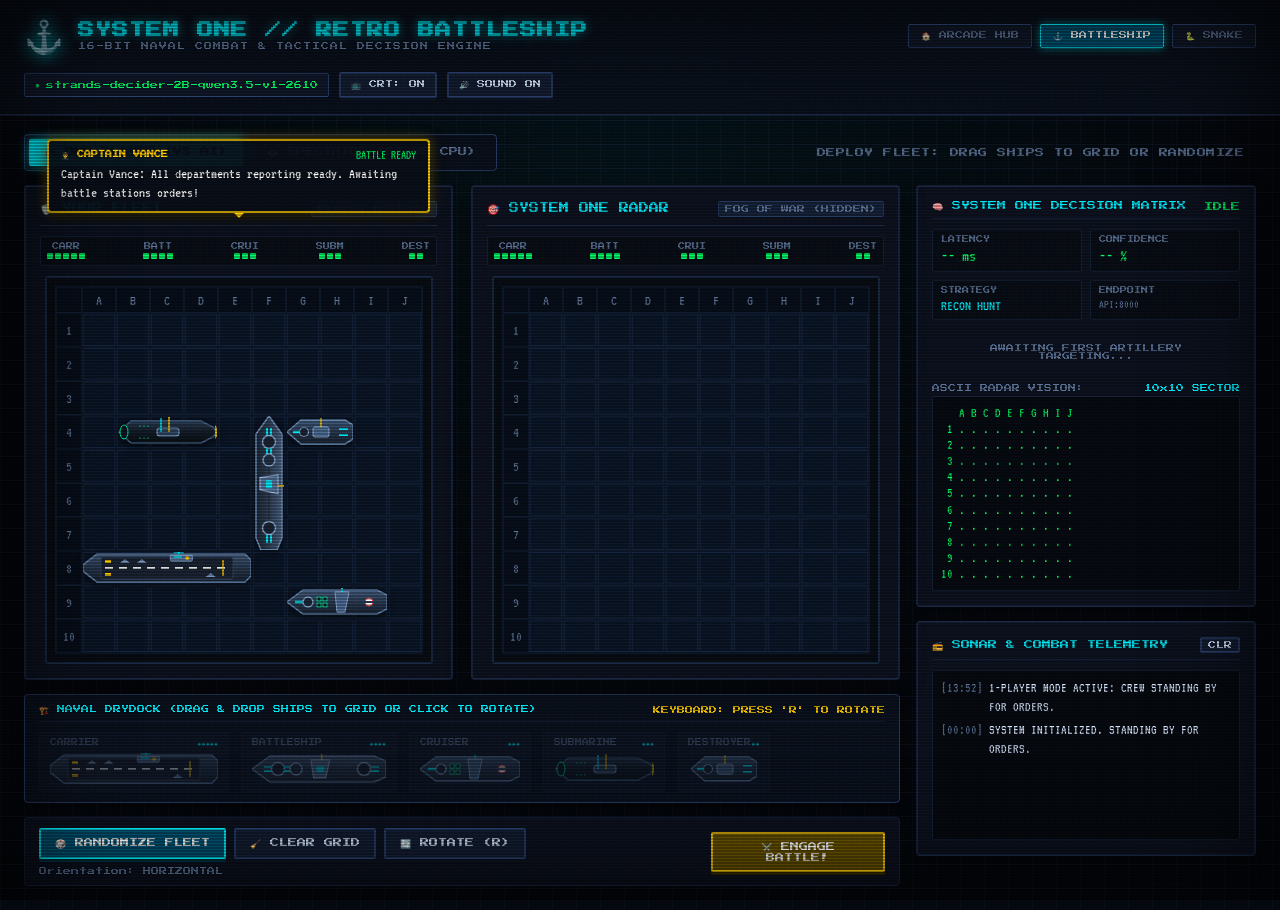
==== games/battleship/index.html @ 2f79ad62 "Unify retro arcade suite (Battleship & Snake) with shared DRY modules and refined clean visuals" ====
<!DOCTYPE html>
<html lang="en">
<head>
  <meta charset="UTF-8">
  <meta name="viewport" content="width=device-width, initial-scale=1.0">
  <title>System One - 16-Bit Retro Battleship</title>
  <link rel="stylesheet" href="/shared/retro.css">
  <link rel="stylesheet" href="style.css">
</head>
<body class="crt-active">

  <!-- FULLSCREEN FX CANVAS OVERLAY (MISSILES, SMOKE TRAILS, EXPLOSIONS) -->
  <canvas id="fxCanvas" class="fx-overlay-canvas"></canvas>

  <!-- HEADER WITH HUB NAVIGATION -->
  <header class="arcade-header">
    <div class="logo-group">
      <div class="logo-icon">⚓</div>
      <div>
        <h1 class="arcade-title">SYSTEM ONE // RETRO BATTLESHIP</h1>
        <div class="arcade-subtitle">16-BIT NAVAL COMBAT & TACTICAL DECISION ENGINE</div>
      </div>
    </div>

    <!-- ARCADE NAVIGATION LINKS -->
    <nav class="arcade-nav">
      <a href="/" class="arcade-nav-link">🏠 ARCADE HUB</a>
      <a href="/battleship" class="arcade-nav-link active">⚓ BATTLESHIP</a>
      <a href="/snake" class="arcade-nav-link">🐍 SNAKE</a>
    </nav>

    <div class="header-badges">
      <span class="badge" id="valModelName">strands-decider-2B-qwen3.5-v1-2610</span>
      <button class="retro-btn btn-sub" id="btnCrtToggle">📺 CRT: ON</button>
      <button class="retro-btn btn-sub" id="btnSoundToggle">🔊 SOUND ON</button>
    </div>
  </header>

  <!-- MODE SELECTOR & STATUS BANNER -->
  <div class="mode-selector-bar">
    <div class="mode-pills">
      <button class="mode-pill active" id="btnMode1P">🎮 ONE PLAYER (VS AI)</button>
      <button class="mode-pill" id="btnModeSpectator">👁️ SPECTATOR (AI VS CPU)</button>
    </div>
    <div class="status-banner" id="statusBanner">DEPLOY FLEET: POSITION YOUR WARSHIPS</div>
  </div>

  <!-- MAIN ARCADE ARENA -->
  <main class="main-arcade">

    <!-- LEFT COLUMN: DUAL BATTLEFIELDS & CONTROLS -->
    <div class="battlefield-wrapper">
      
      <div class="boards-container">
        
        <!-- BOARD 1 (LEFT) -->
        <div class="board-card" id="boardCardLeft">
          
          <!-- SPEECH BUBBLE OVER LEFT BOARD -->
          <div class="speech-bubble-anchor">
            <div class="speech-bubble-box" id="speechBubbleLEFT"></div>
          </div>

          <div class="board-header">
            <span class="board-title" id="titleBoardLeft">
              🛡️ YOUR FLEET
            </span>
            <span class="board-tag" id="tagBoardLeft">PLAYER DEFENSE</span>
          </div>

          <!-- FLEET RACK 1 -->
          <div class="fleet-rack" id="fleetRackLeft"></div>

          <!-- GRID 1 -->
          <div class="grid-frame" id="frameLeft">
            <div class="naval-grid" id="gridLeft"></div>
            <!-- Ship SVG Layer Overlay -->
            <div class="ships-overlay-layer" id="shipsOverlayLeft"></div>
          </div>
        </div>

        <!-- BOARD 2 (RIGHT) -->
        <div class="board-card" id="boardCardRight">

          <!-- SPEECH BUBBLE OVER RIGHT BOARD (SYSTEM ONE / CPU) -->
          <div class="speech-bubble-anchor">
            <div class="speech-bubble-box" id="speechBubbleRIGHT"></div>
          </div>

          <div class="board-header">
            <span class="board-title" id="titleBoardRight">
              🎯 SYSTEM ONE RADAR
            </span>
            <span class="board-tag" id="tagBoardRight">FOG OF WAR</span>
          </div>

          <!-- FLEET RACK 2 -->
          <div class="fleet-rack" id="fleetRackRight"></div>

          <!-- GRID 2 -->
          <div class="grid-frame" id="frameRight">
            <div class="naval-grid clickable" id="gridRight"></div>
            <!-- Ship SVG Layer Overlay (Visible in Spectator Mode & at Game Over) -->
            <div class="ships-overlay-layer" id="shipsOverlayRight"></div>
          </div>
        </div>

      </div>

      <!-- 1-PLAYER DRAG-AND-DROP SHIPYARD DOCK (DEPLOYMENT PHASE) -->
      <div class="shipyard-dock-container" id="shipyardDockContainer">
        <div class="dock-header">
          <span>🏗️ NAVAL DRYDOCK (DRAG & DROP SHIPS TO GRID OR CLICK TO ROTATE)</span>
          <span style="color: var(--accent-gold); font-size: 8px;">KEYBOARD: PRESS 'R' TO ROTATE</span>
        </div>
        <div class="dock-ships-row" id="dockShipsRow"></div>
      </div>

      <!-- 1-PLAYER DEPLOYMENT ACTION BAR -->
      <div class="placement-bar" id="deploymentBar">
        <div style="display: flex; gap: 8px; align-items: center; flex-wrap: wrap;">
          <button class="retro-btn btn-primary" id="btnAutoDeploy">🎲 RANDOMIZE FLEET</button>
          <button class="retro-btn" id="btnClearFleet">🧹 CLEAR GRID</button>
          <button class="retro-btn" id="btnRotateShip">🔄 ROTATE (R)</button>
          <span style="font-size: 8px; color: var(--text-dim);" id="placementHint">Orientation: HORIZONTAL</span>
        </div>
        <button class="retro-btn btn-gold" id="btnStartBattle">⚔️ ENGAGE BATTLE!</button>
      </div>

      <!-- SPECTATOR / MATCH CONTROLS BAR -->
      <div class="action-controls-bar" id="actionControlsBar" style="display: none;">
        <div style="display: flex; gap: 8px; align-items: center; flex-wrap: wrap;">
          <button class="retro-btn btn-primary" id="btnSpectatorPlay">▶ START DUEL</button>
          <button class="retro-btn" id="btnSpectatorStep">⏩ STEP TURN</button>
          <button class="retro-btn" id="btnSpectatorPause">⏸ PAUSE</button>
          <button class="retro-btn" id="btnResetMatch">🔄 RESET MATCH</button>
        </div>

        <div class="speed-group">
          <label for="selectSpeed">SIM SPEED:</label>
          <select class="retro-select" id="selectSpeed">
            <option value="turbo">Turbo (250ms)</option>
            <option value="fast" selected>Fast (800ms)</option>
            <option value="normal">Normal (1.6s)</option>
            <option value="slow">Slow (3.0s)</option>
          </select>
        </div>
      </div>

    </div>

    <!-- RIGHT COLUMN: SYSTEM ONE TELEMETRY & COMBAT LOG -->
    <div class="telemetry-column">

      <!-- TELEMETRY CARD -->
      <div class="telemetry-card">
        <div class="card-title">
          <span>🧠 SYSTEM ONE DECISION MATRIX</span>
          <span style="color: var(--accent-green);" id="lblAiStatus">IDLE</span>
        </div>

        <div class="telemetry-meta">
          <div class="meta-box">
            <span class="meta-label">LATENCY</span>
            <div class="meta-value" id="valLatency">-- ms</div>
          </div>
          <div class="meta-box">
            <span class="meta-label">CONFIDENCE</span>
            <div class="meta-value" id="valConfidence">-- %</div>
          </div>
          <div class="meta-box">
            <span class="meta-label">STRATEGY</span>
            <div class="meta-value" id="valStrategy" style="color: var(--accent-cyan); font-size: 15px;">RECON HUNT</div>
          </div>
          <div class="meta-box">
            <span class="meta-label">ENDPOINT</span>
            <div class="meta-value" id="valEndpoint" style="font-size: 12px; color: var(--text-dim); overflow: hidden; text-overflow: ellipsis; white-space: nowrap;">API:8000</div>
          </div>
        </div>

        <!-- LIVE PROBABILITY METERS -->
        <div class="meters-list" id="probabilityMeters">
          <div style="font-size: 8px; color: var(--text-dim); text-align: center; padding: 12px;">
            AWAITING FIRST ARTILLERY TARGETING...
          </div>
        </div>

        <!-- ASCII RADAR TERMINAL -->
        <div style="font-size: 8px; color: var(--text-dim); margin-bottom: 4px; display: flex; justify-content: space-between;">
          <span>ASCII RADAR VISION:</span>
          <span style="color: var(--accent-cyan);">10x10 SECTOR</span>
        </div>
        <div class="radar-terminal" id="asciiRadarTerminal">   A B C D E F G H I J
 1 . . . . . . . . . .
 2 . . . . . . . . . .
 3 . . . . . . . . . .
 4 . . . . . . . . . .
 5 . . . . . . . . . .
 6 . . . . . . . . . .
 7 . . . . . . . . . .
 8 . . . . . . . . . .
 9 . . . . . . . . . .
10 . . . . . . . . . .</div>
      </div>

      <!-- COMBAT LOG CARD -->
      <div class="telemetry-card">
        <div class="card-title">
          <span>📻 SONAR & COMBAT TELEMETRY</span>
          <button class="retro-btn btn-sub" id="btnClearLog" style="padding: 2px 6px;">CLR</button>
        </div>
        <div class="combat-log" id="combatLog">
          <div class="log-entry">
            <span class="log-time">[00:00]</span>
            <span>SYSTEM INITIALIZED. STANDING BY FOR ORDERS.</span>
          </div>
        </div>
      </div>

    </div>

  </main>

  <!-- SHARED CORE -->
  <script src="/shared/audio-core.js"></script>
  <script src="/shared/systemone.js"></script>
  <script src="/shared/nav.js"></script>

  <!-- BATTLESHIP MODULES -->
  <script src="audio.js"></script>
  <script src="ships.js"></script>
  <script src="fx.js"></script>
  <script src="ai.js"></script>
  <script src="game.js"></script>
</body>
</html>
---- shared/retro.css ----
/* 16-BIT RETRO ARCADE SUITE - SHARED DESIGN SYSTEM */
@import url('https://fonts.googleapis.com/css2?family=Press+Start+2P&family=VT323&display=swap');

:root {
  --bg-dark: #05080f;
  --panel-bg: #0d1322;
  --panel-border: #1a2744;
  --panel-border-bright: #2d4575;
  --accent-cyan: #00f0ff;
  --accent-green: #00ff66;
  --accent-red: #ff2255;
  --accent-gold: #ffcc00;
  --accent-purple: #b537f2;
  --accent-blue: #1a73e8;
  --text-main: #d4e4fc;
  --text-dim: #5c7499;
  --font-retro: 'Press Start 2P', monospace;
  --font-terminal: 'VT323', monospace;
}

* {
  box-sizing: border-box;
  margin: 0;
  padding: 0;
  user-select: none;
}

body {
  background-color: var(--bg-dark);
  color: var(--text-main);
  font-family: var(--font-retro);
  font-size: 11px;
  min-height: 100vh;
  display: flex;
  flex-direction: column;
  align-items: center;
  justify-content: flex-start;
  overflow-x: hidden;
  background-image: 
    radial-gradient(circle at 50% 15%, rgba(0, 240, 255, 0.06) 0%, transparent 60%),
    linear-gradient(rgba(15, 25, 45, 0.4) 1px, transparent 1px),
    linear-gradient(90deg, rgba(15, 25, 45, 0.4) 1px, transparent 1px);
  background-size: 100% 100%, 24px 24px, 24px 24px;
}

/* CRT SCANLINES & VIGNETTE */
body.crt-active::before {
  content: " ";
  display: block;
  position: fixed;
  top: 0; left: 0; bottom: 0; right: 0;
  background: linear-gradient(rgba(18, 16, 16, 0) 50%, rgba(0, 0, 0, 0.28) 50%),
              linear-gradient(90deg, rgba(255, 0, 0, 0.02), rgba(0, 255, 0, 0.01), rgba(0, 0, 255, 0.02));
  z-index: 999;
  background-size: 100% 3px, 6px 100%;
  pointer-events: none;
}

body.crt-active::after {
  content: " ";
  display: block;
  position: fixed;
  top: 0; left: 0; bottom: 0; right: 0;
  box-shadow: inset 0 0 120px rgba(0, 0, 0, 0.8);
  pointer-events: none;
  z-index: 1000;
}

/* SHARED ARCADE HEADER */
.arcade-header {
  width: 100%;
  max-width: 1280px;
  display: flex;
  justify-content: space-between;
  align-items: center;
  padding: 14px 24px;
  border-bottom: 2px solid var(--panel-border);
  background: rgba(13, 19, 34, 0.9);
  backdrop-filter: blur(4px);
  margin-bottom: 14px;
  gap: 16px;
  flex-wrap: wrap;
}

.logo-group {
  display: flex;
  align-items: center;
  gap: 14px;
  text-decoration: none;
  color: inherit;
}

.logo-icon {
  font-size: 30px;
  filter: drop-shadow(0 0 8px var(--accent-cyan));
  animation: radar-pulse 2.5s infinite;
}

@keyframes radar-pulse {
  0%, 100% { transform: scale(1); opacity: 1; }
  50% { transform: scale(1.08); opacity: 0.85; }
}

.arcade-title {
  font-size: 15px;
  color: var(--accent-cyan);
  text-shadow: 0 0 10px rgba(0, 240, 255, 0.6);
  letter-spacing: 1px;
  margin-bottom: 4px;
}

.arcade-subtitle {
  font-size: 8px;
  color: var(--text-dim);
  letter-spacing: 1px;
}

/* ARCADE NAVIGATION LINKS */
.arcade-nav {
  display: flex;
  gap: 8px;
  align-items: center;
}

.arcade-nav-link {
  font-family: var(--font-retro);
  font-size: 8px;
  text-decoration: none;
  background: #111a2d;
  color: var(--text-dim);
  border: 1px solid var(--panel-border-bright);
  padding: 6px 12px;
  border-radius: 2px;
  transition: all 0.15s ease;
  display: inline-flex;
  align-items: center;
  gap: 6px;
}

.arcade-nav-link:hover {
  background: #1a2a48;
  color: #fff;
  border-color: var(--accent-cyan);
  box-shadow: 0 0 8px rgba(0, 240, 255, 0.4);
}

.arcade-nav-link.active {
  background: #005577;
  color: #fff;
  border-color: var(--accent-cyan);
  box-shadow: 0 0 8px rgba(0, 240, 255, 0.6);
}

.header-badges {
  display: flex;
  gap: 8px;
  align-items: center;
}

.badge {
  background: #111a2e;
  border: 1px solid var(--panel-border-bright);
  padding: 6px 10px;
  font-size: 8px;
  color: var(--accent-green);
  border-radius: 2px;
  display: inline-flex;
  align-items: center;
  gap: 6px;
  cursor: pointer;
  transition: all 0.15s;
}

.badge:hover {
  border-color: var(--accent-cyan);
  box-shadow: 0 0 8px rgba(0, 240, 255, 0.3);
}

.badge::before {
  content: "●";
  font-size: 8px;
  color: var(--accent-green);
  animation: blink 1.2s infinite;
}

@keyframes blink {
  0%, 100% { opacity: 1; }
  50% { opacity: 0.2; }
}

/* RETRO BUTTONS */
.retro-btn {
  font-family: var(--font-retro);
  font-size: 9px;
  background: #141f36;
  color: var(--text-main);
  border: 2px solid #283e6b;
  padding: 8px 14px;
  cursor: pointer;
  outline: none;
  border-radius: 2px;
  transition: all 0.15s ease;
  display: inline-flex;
  align-items: center;
  justify-content: center;
  gap: 6px;
  box-shadow: 0 3px 0 #0d1526;
  text-decoration: none;
}

.retro-btn:hover {
  background: #1e2e50;
  border-color: var(--accent-cyan);
  color: #fff;
  box-shadow: 0 3px 0 #0d1526, 0 0 10px rgba(0, 240, 255, 0.4);
}

.retro-btn:active {
  transform: translateY(2px);
  box-shadow: 0 1px 0 #0d1526;
}

.retro-btn.btn-primary {
  background: #005577;
  border-color: var(--accent-cyan);
  color: #fff;
  box-shadow: 0 3px 0 #003344;
}

.retro-btn.btn-primary:hover {
  background: #0088bb;
  box-shadow: 0 3px 0 #003344, 0 0 12px var(--accent-cyan);
}

.retro-btn.btn-gold {
  background: #6b5500;
  border-color: var(--accent-gold);
  color: #fff;
  box-shadow: 0 3px 0 #3b2e00;
}

.retro-btn.btn-sub {
  font-size: 8px;
  padding: 6px 10px;
}

.retro-btn:disabled {
  opacity: 0.45;
  cursor: not-allowed;
  transform: none;
  box-shadow: none;
  border-color: #222;
}

/* SHARED PANELS & CARDS */
.panel-card {
  background: var(--panel-bg);
  border: 2px solid var(--panel-border);
  border-radius: 4px;
  padding: 14px;
  box-shadow: 0 6px 18px rgba(0, 0, 0, 0.4);
}

.panel-title, .card-title {
  font-size: 9px;
  color: var(--accent-cyan);
  border-bottom: 1px solid var(--panel-border);
  padding-bottom: 6px;
  margin-bottom: 10px;
  display: flex;
  justify-content: space-between;
  align-items: center;
}

/* SHARED MODEL CONFIG MODAL */
.modal-overlay {
  position: fixed;
  top: 0; left: 0; right: 0; bottom: 0;
  background: rgba(5, 8, 15, 0.85);
  backdrop-filter: blur(4px);
  z-index: 2000;
  display: none;
  align-items: center;
  justify-content: center;
}

.modal-overlay.open {
  display: flex;
}

.modal-box {
  background: #0d1526;
  border: 2px solid var(--accent-cyan);
  box-shadow: 0 0 24px rgba(0, 240, 255, 0.4);
  border-radius: 4px;
  padding: 20px;
  max-width: 520px;
  width: 90%;
  display: flex;
  flex-direction: column;
  gap: 14px;
}

.modal-input {
  font-family: var(--font-terminal);
  font-size: 16px;
  background: #060b13;
  color: var(--accent-green);
  border: 1px solid var(--panel-border-bright);
  padding: 8px 12px;
  border-radius: 2px;
  outline: none;
  width: 100%;
}

.modal-input:focus {
  border-color: var(--accent-cyan);
  box-shadow: 0 0 8px rgba(0, 240, 255, 0.4);
}
---- games/battleship/style.css ----
/* 16-BIT RETRO NAVAL ARCADE - SYSTEM ONE BATTLESHIP */
@import url('https://fonts.googleapis.com/css2?family=Press+Start+2P&family=VT323&display=swap');

:root {
  --bg-dark: #05080f;
  --panel-bg: #0d1322;
  --panel-border: #1a2744;
  --panel-border-bright: #2d4575;
  --accent-cyan: #00f0ff;
  --accent-green: #00ff66;
  --accent-red: #ff2255;
  --accent-gold: #ffcc00;
  --accent-purple: #b537f2;
  --accent-blue: #1a73e8;
  --cell-water: #0b172a;
  --cell-water-hover: #162c50;
  --ship-hull: #425979;
  --ship-hull-border: #6d8db8;
  --text-main: #d4e4fc;
  --text-dim: #5c7499;
  --font-retro: 'Press Start 2P', monospace;
  --font-terminal: 'VT323', monospace;
}

* {
  box-sizing: border-box;
  margin: 0;
  padding: 0;
  user-select: none;
}

body {
  background-color: var(--bg-dark);
  color: var(--text-main);
  font-family: var(--font-retro);
  font-size: 11px;
  min-height: 100vh;
  display: flex;
  flex-direction: column;
  align-items: center;
  justify-content: flex-start;
  overflow-x: hidden;
  background-image: 
    radial-gradient(circle at 50% 15%, rgba(0, 240, 255, 0.06) 0%, transparent 60%),
    linear-gradient(rgba(15, 25, 45, 0.4) 1px, transparent 1px),
    linear-gradient(90deg, rgba(15, 25, 45, 0.4) 1px, transparent 1px);
  background-size: 100% 100%, 24px 24px, 24px 24px;
}

/* FULLSCREEN FX CANVAS OVERLAY */
.fx-overlay-canvas {
  position: fixed;
  top: 0;
  left: 0;
  width: 100vw;
  height: 100vh;
  pointer-events: none;
  z-index: 950;
}

/* CRT SCANLINE & VIGNETTE EFFECT */
body.crt-active::before {
  content: " ";
  display: block;
  position: fixed;
  top: 0; left: 0; bottom: 0; right: 0;
  background: linear-gradient(rgba(18, 16, 16, 0) 50%, rgba(0, 0, 0, 0.28) 50%),
              linear-gradient(90deg, rgba(255, 0, 0, 0.02), rgba(0, 255, 0, 0.01), rgba(0, 0, 255, 0.02));
  z-index: 999;
  background-size: 100% 3px, 6px 100%;
  pointer-events: none;
}

body.crt-active::after {
  content: " ";
  display: block;
  position: fixed;
  top: 0; left: 0; bottom: 0; right: 0;
  box-shadow: inset 0 0 120px rgba(0, 0, 0, 0.8);
  pointer-events: none;
  z-index: 1000;
}

/* HEADER */
.arcade-header {
  width: 100%;
  max-width: 1280px;
  display: flex;
  justify-content: space-between;
  align-items: center;
  padding: 16px 24px;
  border-bottom: 2px solid var(--panel-border);
  background: rgba(13, 19, 34, 0.85);
  backdrop-filter: blur(4px);
  margin-bottom: 12px;
}

.logo-group {
  display: flex;
  align-items: center;
  gap: 14px;
}

.logo-icon {
  font-size: 32px;
  filter: drop-shadow(0 0 8px var(--accent-cyan));
  animation: radar-pulse 2.5s infinite;
}

@keyframes radar-pulse {
  0%, 100% { transform: scale(1); opacity: 1; }
  50% { transform: scale(1.08); opacity: 0.85; }
}

.arcade-title {
  font-size: 16px;
  color: var(--accent-cyan);
  text-shadow: 0 0 10px rgba(0, 240, 255, 0.6);
  letter-spacing: 1px;
  margin-bottom: 4px;
}

.arcade-subtitle {
  font-size: 8px;
  color: var(--text-dim);
  letter-spacing: 1px;
}

.header-badges {
  display: flex;
  gap: 10px;
  align-items: center;
}

.badge {
  background: #111a2e;
  border: 1px solid var(--panel-border-bright);
  padding: 6px 10px;
  font-size: 8px;
  color: var(--accent-green);
  border-radius: 2px;
  display: inline-flex;
  align-items: center;
  gap: 6px;
}

.badge::before {
  content: "●";
  font-size: 8px;
  color: var(--accent-green);
  animation: blink 1.2s infinite;
}

@keyframes blink {
  0%, 100% { opacity: 1; }
  50% { opacity: 0.2; }
}

/* RETRO BUTTONS */
.retro-btn {
  font-family: var(--font-retro);
  font-size: 9px;
  background: #141f36;
  color: var(--text-main);
  border: 2px solid #283e6b;
  padding: 8px 14px;
  cursor: pointer;
  outline: none;
  border-radius: 2px;
  transition: all 0.15s ease;
  display: inline-flex;
  align-items: center;
  justify-content: center;
  gap: 6px;
  box-shadow: 0 3px 0 #0d1526;
}

.retro-btn:hover {
  background: #1e2e50;
  border-color: var(--accent-cyan);
  color: #fff;
  box-shadow: 0 3px 0 #0d1526, 0 0 10px rgba(0, 240, 255, 0.4);
}

.retro-btn:active {
  transform: translateY(2px);
  box-shadow: 0 1px 0 #0d1526;
}

.retro-btn.btn-primary {
  background: #005577;
  border-color: var(--accent-cyan);
  color: #fff;
  box-shadow: 0 3px 0 #003344;
}

.retro-btn.btn-primary:hover {
  background: #0088bb;
  box-shadow: 0 3px 0 #003344, 0 0 12px var(--accent-cyan);
}

.retro-btn.btn-danger {
  background: #660f22;
  border-color: var(--accent-red);
  color: #fff;
  box-shadow: 0 3px 0 #3a0813;
}

.retro-btn.btn-gold {
  background: #6b5500;
  border-color: var(--accent-gold);
  color: #fff;
  box-shadow: 0 3px 0 #3b2e00;
}

.retro-btn.btn-sub {
  font-size: 8px;
  padding: 6px 10px;
}

.retro-btn:disabled {
  opacity: 0.45;
  cursor: not-allowed;
  transform: none;
  box-shadow: none;
  border-color: #222;
}

/* MODE SELECTOR BAR */
.mode-selector-bar {
  width: 100%;
  max-width: 1280px;
  display: flex;
  justify-content: space-between;
  align-items: center;
  padding: 6px 24px 14px;
}

.mode-pills {
  display: flex;
  gap: 8px;
  background: #0b111e;
  padding: 4px;
  border: 1px solid var(--panel-border-bright);
  border-radius: 4px;
}

.mode-pill {
  font-family: var(--font-retro);
  font-size: 9px;
  padding: 8px 16px;
  background: transparent;
  color: var(--text-dim);
  border: none;
  cursor: pointer;
  border-radius: 2px;
  transition: all 0.2s;
}

.mode-pill.active {
  background: var(--accent-cyan);
  color: #05080f;
  font-weight: bold;
  box-shadow: 0 0 12px rgba(0, 240, 255, 0.6);
}

/* STATUS BANNER (CLEAN & MINIMAL) */
.status-banner {
  font-family: var(--font-retro);
  font-size: 9px;
  color: var(--text-dim);
  padding: 6px 12px;
  letter-spacing: 0.5px;
  text-align: right;
  transition: all 0.3s ease;
}

/* MAIN CONTAINER */
.main-arcade {
  width: 100%;
  max-width: 1280px;
  display: grid;
  grid-template-columns: 1fr 340px;
  gap: 16px;
  padding: 0 24px 24px;
}

/* BATTLEFIELD STYLING */
.battlefield-wrapper {
  display: flex;
  flex-direction: column;
  gap: 14px;
}

.boards-container {
  display: grid;
  grid-template-columns: 1fr 1fr;
  gap: 18px;
  position: relative;
}

.board-card {
  background: var(--panel-bg);
  border: 2px solid var(--panel-border);
  border-radius: 4px;
  padding: 14px;
  display: flex;
  flex-direction: column;
  align-items: center;
  position: relative;
  box-shadow: 0 8px 24px rgba(0, 0, 0, 0.4);
  transition: all 0.3s ease;
}

/* TURN VISUAL FEEDBACK ON BATTLEGROUNDS - CLEAN & UNCLUTTERED */
.board-card.turn-attacker {
  border-color: var(--panel-border-bright);
  box-shadow: 0 8px 24px rgba(0, 0, 0, 0.4);
}

.board-card.turn-defender {
  border-color: var(--panel-border);
}

/* SPEECH BUBBLES ANCHOR & STYLING */
.speech-bubble-anchor {
  position: absolute;
  top: -48px;
  left: 0;
  right: 0;
  display: flex;
  justify-content: center;
  pointer-events: none;
  z-index: 100;
}

.speech-bubble-box {
  background: rgba(10, 16, 28, 0.95);
  border: 2px solid var(--accent-cyan);
  border-radius: 4px;
  padding: 8px 12px;
  box-shadow: 0 4px 16px rgba(0, 0, 0, 0.7), 0 0 10px rgba(0, 240, 255, 0.4);
  max-width: 90%;
  display: none;
  flex-direction: column;
  gap: 3px;
  transform: scale(0.92);
  transition: transform 0.2s cubic-bezier(0.18, 0.89, 0.32, 1.28), opacity 0.2s;
  opacity: 0;
}

.speech-bubble-box.visible {
  display: flex;
  transform: scale(1);
  opacity: 1;
}

.speech-bubble-box.bubble-captain {
  border-color: var(--accent-gold);
  box-shadow: 0 4px 16px rgba(0, 0, 0, 0.7), 0 0 12px rgba(255, 204, 0, 0.5);
}
.speech-bubble-box.bubble-captain .bubble-speaker { color: var(--accent-gold); }
.speech-bubble-box.bubble-captain .bubble-pointer { border-top-color: var(--accent-gold); }

.speech-bubble-box.bubble-sonar {
  border-color: var(--accent-cyan);
  box-shadow: 0 4px 16px rgba(0, 0, 0, 0.7), 0 0 12px rgba(0, 240, 255, 0.5);
}
.speech-bubble-box.bubble-sonar .bubble-speaker { color: var(--accent-cyan); }
.speech-bubble-box.bubble-sonar .bubble-pointer { border-top-color: var(--accent-cyan); }

.speech-bubble-box.bubble-weapons {
  border-color: #ff7700;
  box-shadow: 0 4px 16px rgba(0, 0, 0, 0.7), 0 0 12px rgba(255, 119, 0, 0.5);
}
.speech-bubble-box.bubble-weapons .bubble-speaker { color: #ff9922; }
.speech-bubble-box.bubble-weapons .bubble-pointer { border-top-color: #ff7700; }

.speech-bubble-box.bubble-damage {
  border-color: var(--accent-red);
  box-shadow: 0 4px 16px rgba(0, 0, 0, 0.7), 0 0 12px rgba(255, 34, 85, 0.6);
}
.speech-bubble-box.bubble-damage .bubble-speaker { color: var(--accent-red); }
.speech-bubble-box.bubble-damage .bubble-pointer { border-top-color: var(--accent-red); }

.speech-bubble-box.bubble-radar {
  border-color: var(--accent-green);
  box-shadow: 0 4px 16px rgba(0, 0, 0, 0.7), 0 0 12px rgba(0, 255, 102, 0.5);
}
.speech-bubble-box.bubble-radar .bubble-speaker { color: var(--accent-green); }
.speech-bubble-box.bubble-radar .bubble-pointer { border-top-color: var(--accent-green); }

.speech-bubble-box.bubble-lookout {
  border-color: #33bbff;
  box-shadow: 0 4px 16px rgba(0, 0, 0, 0.7), 0 0 12px rgba(51, 187, 255, 0.5);
}
.speech-bubble-box.bubble-lookout .bubble-speaker { color: #33bbff; }
.speech-bubble-box.bubble-lookout .bubble-pointer { border-top-color: #33bbff; }

.bubble-header {
  display: flex;
  justify-content: space-between;
  align-items: center;
  font-size: 7px;
}

.bubble-speaker {
  color: var(--accent-cyan);
  font-weight: bold;
}

.speech-bubble-box.bubble-ai .bubble-speaker {
  color: var(--accent-purple);
}

.speech-bubble-box.bubble-cpu .bubble-speaker {
  color: var(--accent-gold);
}

.bubble-meta {
  font-family: var(--font-terminal);
  font-size: 13px;
  color: var(--accent-green);
}

.bubble-body {
  font-family: var(--font-terminal);
  font-size: 15px;
  color: #fff;
  line-height: 1.25;
}

.bubble-pointer {
  position: absolute;
  bottom: -7px;
  left: 50%;
  transform: translateX(-50%);
  width: 0;
  height: 0;
  border-left: 7px solid transparent;
  border-right: 7px solid transparent;
  border-top: 7px solid var(--accent-cyan);
}

.speech-bubble-box.bubble-ai .bubble-pointer {
  border-top-color: var(--accent-purple);
}

.speech-bubble-box.bubble-cpu .bubble-pointer {
  border-top-color: var(--accent-gold);
}

/* BOARD HEADER */
.board-header {
  width: 100%;
  display: flex;
  justify-content: space-between;
  align-items: center;
  margin-bottom: 10px;
  padding-bottom: 8px;
  border-bottom: 1px solid var(--panel-border);
}

.board-title {
  font-size: 10px;
  color: var(--accent-cyan);
  display: flex;
  align-items: center;
  gap: 8px;
}

.board-tag {
  font-size: 8px;
  padding: 3px 6px;
  background: #16243d;
  color: var(--text-dim);
  border-radius: 2px;
  border: 1px solid #233961;
}

.board-tag.spectator-tag {
  color: var(--accent-gold);
  border-color: var(--accent-gold);
}

/* FLEET STATUS RACK */
.fleet-rack {
  width: 100%;
  display: flex;
  justify-content: space-between;
  gap: 4px;
  margin-bottom: 10px;
  background: #090e18;
  padding: 6px;
  border: 1px solid #16233a;
  border-radius: 2px;
}

.fleet-ship {
  display: flex;
  flex-direction: column;
  align-items: center;
  gap: 3px;
  font-size: 7px;
  color: var(--text-dim);
}

.fleet-ship.sunk {
  opacity: 0.4;
  text-decoration: line-through;
  color: var(--accent-red);
}

.ship-pips {
  display: flex;
  gap: 2px;
}

.ship-pip {
  width: 6px;
  height: 6px;
  background: var(--accent-green);
  border-radius: 1px;
}

.fleet-ship.sunk .ship-pip {
  background: var(--accent-red);
}

/* GRID TABLE & SHIP SVG OVERLAY */
.grid-frame {
  position: relative;
  padding: 8px;
  background: #080d16;
  border: 2px solid #1a2a46;
  border-radius: 3px;
}

.naval-grid {
  display: grid;
  grid-template-columns: 24px repeat(10, 32px);
  grid-template-rows: 24px repeat(10, 32px);
  gap: 2px;
  background: #0f1c30;
  padding: 2px;
  position: relative;
}

.grid-header-cell {
  display: flex;
  align-items: center;
  justify-content: center;
  font-family: var(--font-terminal);
  font-size: 15px;
  color: var(--text-dim);
  background: #080f1c;
}

.grid-cell {
  width: 32px;
  height: 32px;
  background: var(--cell-water);
  border: 1px solid #13243f;
  display: flex;
  align-items: center;
  justify-content: center;
  font-size: 14px;
  cursor: default;
  position: relative;
  transition: background 0.15s, border-color 0.15s;
  z-index: 1;
}

/* INTERACTIVE TARGET GRID */
.naval-grid.clickable .grid-cell.unexplored {
  cursor: crosshair;
}

.naval-grid.clickable .grid-cell.unexplored:hover {
  background: var(--cell-water-hover);
  border-color: var(--accent-cyan);
  box-shadow: inset 0 0 8px rgba(0, 240, 255, 0.4);
}

/* DRAG GHOST PREVIEW ON GRID */
.grid-cell.drag-ghost-valid {
  background: rgba(0, 255, 102, 0.35) !important;
  border-color: var(--accent-green) !important;
  box-shadow: inset 0 0 8px rgba(0, 255, 102, 0.6);
}

.grid-cell.drag-ghost-invalid {
  background: rgba(255, 34, 85, 0.45) !important;
  border-color: var(--accent-red) !important;
  box-shadow: inset 0 0 8px rgba(255, 34, 85, 0.6);
}

/* CELL COMBAT STATES (SMOKE & FIRE NAVAL DAMAGE - ZERO SQUARE BOXES/BORDERS) */
.grid-cell.miss {
  background: transparent !important;
  border-color: transparent !important;
  box-shadow: none !important;
  z-index: 5;
}

.grid-cell.miss::after {
  content: "";
  display: block;
  width: 12px;
  height: 12px;
  border-radius: 50%;
  border: 1px solid rgba(0, 240, 255, 0.4);
  background: radial-gradient(circle, rgba(0, 240, 255, 0.15) 0%, transparent 75%);
  box-shadow: 0 0 6px rgba(0, 240, 255, 0.3);
  animation: sonar-ripple 2.5s infinite ease-out;
}

@keyframes sonar-ripple {
  0% { transform: scale(0.8); opacity: 0.8; }
  50% { transform: scale(1.1); opacity: 0.4; }
  100% { transform: scale(0.8); opacity: 0.8; }
}

/* DIRECT HIT: COMPLETELY BORDERLESS - ONLY ORGANIC FIRE & BILLOWING SMOKE */
.grid-cell.hit {
  background: transparent !important;
  border: none !important;
  border-color: transparent !important;
  outline: none !important;
  box-shadow: none !important;
  z-index: 10;
  overflow: visible;
}

/* Flickering Flame Core */
.grid-cell.hit::before {
  content: "";
  position: absolute;
  top: 50%;
  left: 50%;
  width: 14px;
  height: 14px;
  border-radius: 50%;
  background: radial-gradient(circle, #ffffff 0%, #ffcc00 35%, #ff3300 75%, transparent 100%);
  box-shadow: 0 0 10px #ff5500, 0 0 20px rgba(255, 60, 0, 0.7);
  animation: fire-flicker 0.4s infinite alternate;
  pointer-events: none;
  z-index: 12;
}

/* Billowing Rising Smoke Plume */
.grid-cell.hit::after {
  content: "";
  position: absolute;
  top: 50%;
  left: 50%;
  width: 16px;
  height: 16px;
  border-radius: 50%;
  background: radial-gradient(circle, rgba(20, 20, 24, 0.85) 0%, rgba(40, 42, 50, 0.5) 50%, transparent 80%);
  filter: blur(2px);
  animation: smoke-billow 1.8s infinite ease-out;
  pointer-events: none;
  z-index: 11;
}

/* CONFIRMED SUNK: COMPLETELY BORDERLESS - SUBMERGED WRECK & HEAVY BLACK SMOKE PILLARS */
.grid-cell.sunk {
  background: transparent !important;
  border: none !important;
  border-color: transparent !important;
  outline: none !important;
  box-shadow: none !important;
  z-index: 10;
  overflow: visible;
}

/* Extinguished Scorch Crater with Dying Embers */
.grid-cell.sunk::before {
  content: "";
  position: absolute;
  top: 50%;
  left: 50%;
  width: 12px;
  height: 12px;
  border-radius: 50%;
  background: radial-gradient(circle, #ff3300 0%, #3a1505 50%, transparent 85%);
  box-shadow: 0 0 6px rgba(255, 50, 0, 0.4);
  animation: ember-pulse 1.8s infinite alternate;
  pointer-events: none;
  z-index: 12;
}

/* Heavy Dense Black Smoke Column */
.grid-cell.sunk::after {
  content: "";
  position: absolute;
  top: 50%;
  left: 50%;
  width: 20px;
  height: 20px;
  border-radius: 50%;
  background: radial-gradient(circle, rgba(12, 14, 18, 0.92) 0%, rgba(25, 28, 35, 0.55) 55%, transparent 85%);
  filter: blur(2.5px);
  animation: heavy-smoke-billow 2.6s infinite ease-out;
  pointer-events: none;
  z-index: 11;
}

@keyframes fire-flicker {
  0% {
    transform: translate(-50%, -50%) scale(0.82);
    opacity: 0.85;
    box-shadow: 0 0 8px #ff4400, 0 0 14px rgba(255, 80, 0, 0.5);
  }
  50% {
    transform: translate(-50%, -50%) scale(1.15);
    opacity: 1;
    box-shadow: 0 0 12px #ff6600, 0 0 24px rgba(255, 120, 0, 0.8);
  }
  100% {
    transform: translate(-50%, -50%) scale(0.9);
    opacity: 0.9;
    box-shadow: 0 0 10px #ff3300, 0 0 18px rgba(255, 60, 0, 0.6);
  }
}

@keyframes smoke-billow {
  0% {
    transform: translate(-50%, -20%) scale(0.65);
    opacity: 0.8;
  }
  50% {
    transform: translate(-55%, -85%) scale(1.35);
    opacity: 0.5;
  }
  100% {
    transform: translate(-45%, -160%) scale(2.2);
    opacity: 0;
  }
}

@keyframes heavy-smoke-billow {
  0% {
    transform: translate(-50%, -15%) scale(0.7);
    opacity: 0.9;
  }
  45% {
    transform: translate(-45%, -80%) scale(1.5);
    opacity: 0.6;
  }
  100% {
    transform: translate(-55%, -175%) scale(2.5);
    opacity: 0;
  }
}

@keyframes ember-pulse {
  from { opacity: 0.4; transform: translate(-50%, -50%) scale(0.85); }
  to { opacity: 0.85; transform: translate(-50%, -50%) scale(1.05); }
}

/* SHIPS OVERLAY LAYER & PLACED SHIPS */
.ships-overlay-layer {
  position: absolute;
  top: 10px; /* frame padding 8px + grid padding 2px */
  left: 10px;
  width: 366px;
  height: 366px;
  pointer-events: none;
  z-index: 3;
}

.placed-ship-container {
  position: absolute;
  pointer-events: auto;
  cursor: grab;
  transition: transform 0.1s ease, filter 0.2s ease;
  filter: drop-shadow(0 2px 5px rgba(0, 0, 0, 0.6));
}

.placed-ship-container:hover {
  filter: drop-shadow(0 0 8px var(--accent-cyan));
}

.placed-ship-container.dragging {
  cursor: grabbing;
  opacity: 0.65;
  filter: drop-shadow(0 0 12px var(--accent-gold));
}

.placed-ship-container.sunk {
  filter: brightness(0.25) contrast(1.2) hue-rotate(190deg) drop-shadow(0 4px 12px rgba(0, 0, 0, 0.95));
  transform: translateY(5px) rotate(1.2deg) scale(0.97);
  opacity: 0.65;
  transition: transform 1.2s ease, filter 1.2s ease;
}

.placed-ship-container.locked {
  cursor: default;
}

.naval-ship-svg {
  display: block;
}

/* SHIPYARD DOCK CONTAINER (DEPLOYMENT PHASE) */
.shipyard-dock-container {
  background: #0b1220;
  border: 1px solid var(--panel-border-bright);
  border-radius: 4px;
  padding: 10px 14px;
  display: flex;
  flex-direction: column;
  gap: 10px;
  box-shadow: 0 4px 12px rgba(0, 0, 0, 0.5);
}

.dock-header {
  display: flex;
  justify-content: space-between;
  align-items: center;
  font-size: 8px;
  color: var(--accent-cyan);
  border-bottom: 1px solid #16243b;
  padding-bottom: 6px;
}

.dock-ships-row {
  display: flex;
  flex-wrap: wrap;
  gap: 12px;
  align-items: center;
  justify-content: flex-start;
}

.dock-ship-card {
  background: #111a2c;
  border: 1px solid #23395d;
  border-radius: 3px;
  padding: 6px 10px;
  display: flex;
  flex-direction: column;
  align-items: center;
  gap: 5px;
  cursor: grab;
  transition: all 0.15s ease;
}

.dock-ship-card:hover {
  background: #192742;
  border-color: var(--accent-cyan);
  box-shadow: 0 0 8px rgba(0, 240, 255, 0.4);
  transform: translateY(-2px);
}

.dock-ship-card.deployed {
  opacity: 0.4;
  border-color: #17243b;
  cursor: default;
}

.dock-ship-info {
  display: flex;
  justify-content: space-between;
  width: 100%;
  font-size: 7px;
  color: var(--text-dim);
}

/* PLACEMENT & ACTION BARS */
.placement-bar, .action-controls-bar {
  display: flex;
  justify-content: space-between;
  align-items: center;
  gap: 10px;
  background: var(--panel-bg);
  border: 1px solid var(--panel-border);
  padding: 10px 14px;
  border-radius: 4px;
}

.speed-group {
  display: flex;
  align-items: center;
  gap: 6px;
  font-size: 8px;
  color: var(--text-dim);
}

.retro-select {
  font-family: var(--font-retro);
  font-size: 8px;
  background: #111a2c;
  color: var(--accent-cyan);
  border: 1px solid var(--panel-border-bright);
  padding: 6px 8px;
  border-radius: 2px;
  outline: none;
}

/* RIGHT COLUMN: TELEMETRY & LOGS */
.telemetry-column {
  display: flex;
  flex-direction: column;
  gap: 14px;
}

.telemetry-card {
  background: var(--panel-bg);
  border: 2px solid var(--panel-border);
  border-radius: 4px;
  padding: 14px;
  box-shadow: 0 6px 18px rgba(0, 0, 0, 0.4);
}

.card-title {
  font-size: 9px;
  color: var(--accent-cyan);
  border-bottom: 1px solid var(--panel-border);
  padding-bottom: 6px;
  margin-bottom: 10px;
  display: flex;
  justify-content: space-between;
  align-items: center;
}

.telemetry-meta {
  display: grid;
  grid-template-columns: 1fr 1fr;
  gap: 8px;
  margin-bottom: 12px;
}

.meta-box {
  background: #090e18;
  border: 1px solid #16243b;
  padding: 6px 8px;
  border-radius: 2px;
}

.meta-label {
  font-size: 7px;
  color: var(--text-dim);
  display: block;
  margin-bottom: 4px;
}

.meta-value {
  font-family: var(--font-terminal);
  font-size: 18px;
  color: var(--accent-green);
  line-height: 1;
}

/* PROBABILITY METERS */
.meters-list {
  display: flex;
  flex-direction: column;
  gap: 8px;
  margin-bottom: 12px;
}

.meter-row {
  display: flex;
  flex-direction: column;
  gap: 3px;
}

.meter-label-row {
  display: flex;
  justify-content: space-between;
  font-size: 8px;
}

.meter-target-name {
  color: var(--accent-cyan);
  font-weight: bold;
}

.meter-pct {
  font-family: var(--font-terminal);
  font-size: 15px;
  color: var(--accent-gold);
}

.meter-bar-track {
  width: 100%;
  height: 10px;
  background: #090e18;
  border: 1px solid #1c2b45;
  border-radius: 2px;
  overflow: hidden;
}

.meter-bar-fill {
  height: 100%;
  background: linear-gradient(90deg, #0099bb, var(--accent-cyan));
  width: 0%;
  transition: width 0.3s ease;
}

.meter-bar-fill.highest {
  background: linear-gradient(90deg, #00bb55, var(--accent-green));
  box-shadow: 0 0 8px rgba(0, 255, 102, 0.6);
}

/* ASCII RADAR TERMINAL */
.radar-terminal {
  font-family: var(--font-terminal);
  font-size: 14px;
  line-height: 1.15;
  color: var(--accent-green);
  background: #060b13;
  padding: 8px;
  border: 1px solid #152238;
  border-radius: 2px;
  white-space: pre;
  overflow-x: auto;
}

/* COMBAT LOG TERMINAL */
.combat-log {
  height: 170px;
  background: #060a12;
  border: 1px solid #152238;
  border-radius: 2px;
  padding: 8px;
  font-family: var(--font-terminal);
  font-size: 14px;
  line-height: 1.35;
  color: var(--text-main);
  overflow-y: auto;
  display: flex;
  flex-direction: column;
  gap: 4px;
}

.log-entry {
  display: flex;
  gap: 6px;
}

.log-time {
  color: var(--text-dim);
}

.log-entry.player { color: var(--accent-cyan); }
.log-entry.ai { color: var(--accent-purple); }
.log-entry.cpu { color: var(--accent-gold); }
.log-entry.hit { color: var(--accent-red); font-weight: bold; }
.log-entry.sunk { color: #ff5500; font-weight: bold; background: rgba(255, 85, 0, 0.1); }

/* RESPONSIVE */
@media (max-width: 1024px) {
  .main-arcade {
    grid-template-columns: 1fr;
  }
  .boards-container {
    grid-template-columns: 1fr;
  }
}
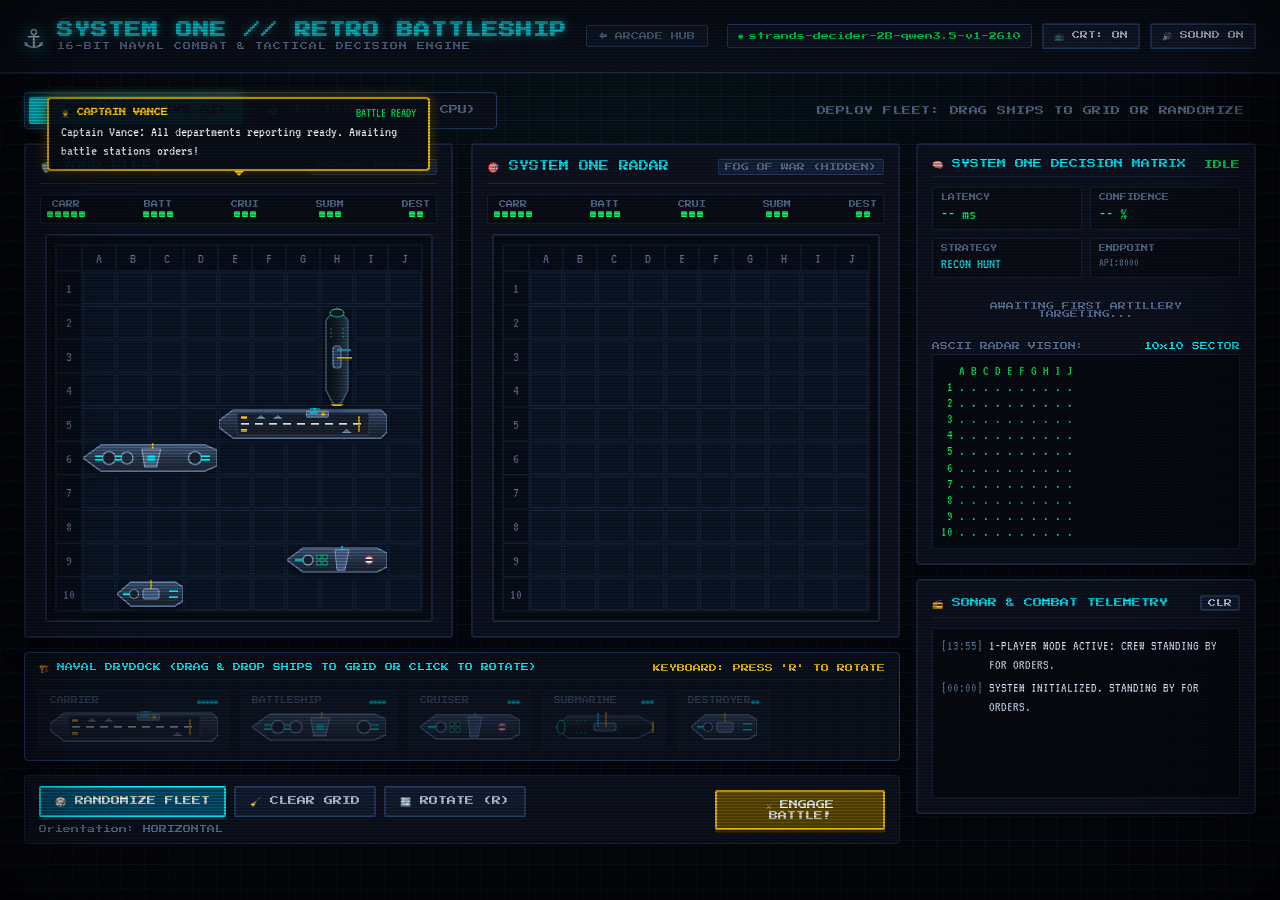
==== commit 4e0770c1: "Simplify game headers to single scalable Hub return link" ====
--- a/games/battleship/index.html
+++ b/games/battleship/index.html
@@ -22,11 +22,9 @@
       </div>
     </div>
 
-    <!-- ARCADE NAVIGATION LINKS -->
+    <!-- ARCADE NAVIGATION -->
     <nav class="arcade-nav">
-      <a href="/" class="arcade-nav-link">🏠 ARCADE HUB</a>
-      <a href="/battleship" class="arcade-nav-link active">⚓ BATTLESHIP</a>
-      <a href="/snake" class="arcade-nav-link">🐍 SNAKE</a>
+      <a href="/" class="arcade-nav-link">← ARCADE HUB</a>
     </nav>
 
     <div class="header-badges">
